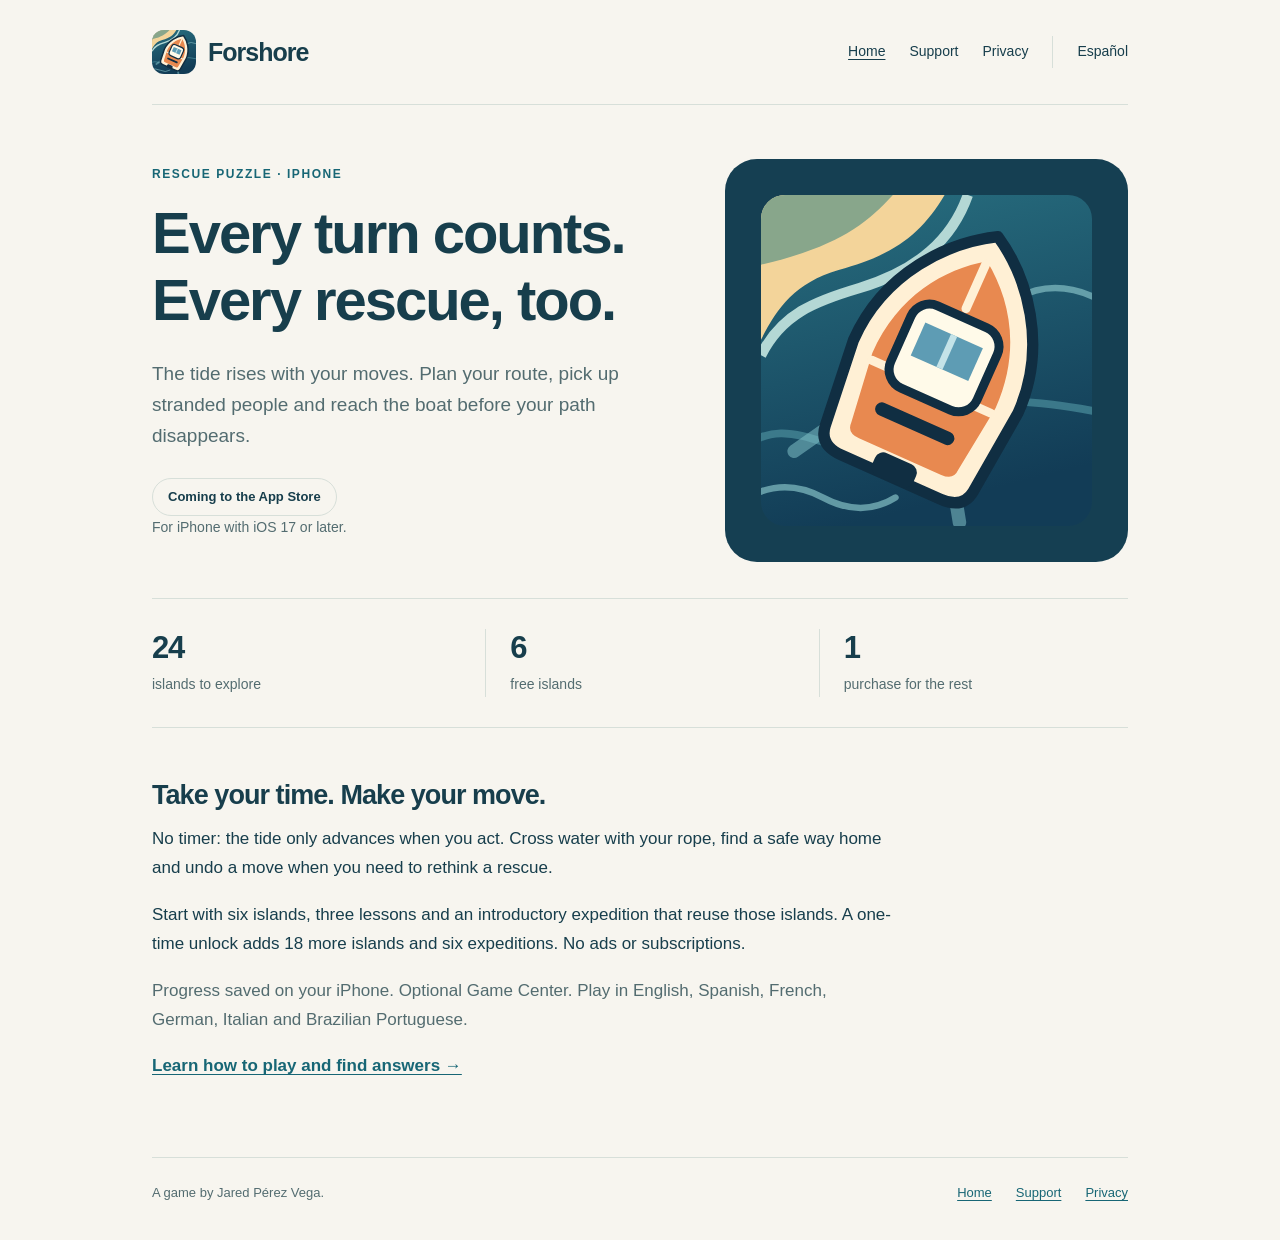
==== en/index.html @ 50f12c2c "Add files via upload" ====
<!doctype html>
<html lang="en">
<head>
<meta charset="utf-8">
<meta name="viewport" content="width=device-width, initial-scale=1">
<title>Forshore · Every turn counts</title>
<meta name="description" content="A turn-based rescue puzzle for iPhone. Plan your route, bring everyone back to the boat and stay ahead of the tide. Six free islands; no ads.">
<meta name="color-scheme" content="light dark">
<link rel="icon" type="image/svg+xml" href="../assets/icon.svg">
<link rel="stylesheet" href="../styles.css">
<link rel="alternate" hreflang="es" href="../index.html">
<link rel="alternate" hreflang="en" href="../en/index.html">
</head>
<body>
<a class="skip" href="#main">Skip to content</a>
<div class="shell">
<header class="header">
<a class="brand" href="index.html"><img src="../assets/icon.svg" width="44" height="44" alt="">Forshore</a>
<nav class="nav" aria-label="Main navigation"><a href="index.html" aria-current="page">Home</a><a href="support.html">Support</a><a href="privacy.html">Privacy</a><a class="language" href="../index.html" lang="es" hreflang="es" aria-label="Leer esta página en español">Español</a></nav>
</header>
<main id="main" tabindex="-1"><section class="hero" aria-labelledby="hero-title">
<div><p class="eyebrow">Rescue puzzle · iPhone</p>
<h1 id="hero-title">Every turn counts.<br>Every rescue, too.</h1>
<p class="lead">The tide rises with your moves. Plan your route, pick up stranded people and reach the boat before your path disappears.</p>
<span class="badge">Coming to the App Store</span>
<p class="small muted">For iPhone with iOS 17 or later.</p></div>
<figure class="hero-art"><img src="../assets/icon.svg" width="320" height="320" alt="" fetchpriority="high"></figure>
</section>
<dl class="facts"><div><dt>24</dt><dd>islands to explore</dd></div><div><dt>6</dt><dd>free islands</dd></div><div><dt>1</dt><dd>purchase for the rest</dd></div></dl>
<section class="details" aria-labelledby="play-title"><h2 id="play-title">Take your time. Make your move.</h2>
<p>No timer: the tide only advances when you act. Cross water with your rope, find a safe way home and undo a move when you need to rethink a rescue.</p>
<p>Start with six islands, three lessons and an introductory expedition that reuse those islands. A one-time unlock adds 18 more islands and six expeditions. No ads or subscriptions.</p>
<p class="muted">Progress saved on your iPhone. Optional Game Center. Play in English, Spanish, French, German, Italian and Brazilian Portuguese.</p>
<a href="support.html">Learn how to play and find answers →</a></section></main>
<footer class="footer"><p>A game by Jared Pérez Vega.</p><nav aria-label="Main navigation"><a href="index.html" aria-current="page">Home</a><a href="support.html">Support</a><a href="privacy.html">Privacy</a></nav></footer>
</div>
</body>
</html>
---- styles.css ----
:root {
  color-scheme: light dark;
  --bg: #f7f5ef; --paper: #fffdf7; --ink: #173e4c; --muted: #536c70;
  --accent: #176675; --line: #d7dfd9; --sea: #153f52; --sand: #f3d49a;
}
* { box-sizing: border-box; }
html { scroll-behavior: smooth; }
body { margin: 0; background: var(--bg); color: var(--ink); font: 17px/1.7 -apple-system, BlinkMacSystemFont, "Segoe UI", sans-serif; }
a { color: var(--accent); text-underline-offset: .2em; }
a:hover { text-decoration-thickness: 2px; }
a:focus-visible { outline: 3px solid var(--accent); outline-offset: 5px; border-radius: 3px; }
.skip { position: absolute; left: 20px; top: -120px; padding: 12px 18px; background: var(--paper); z-index: 2; }
.skip:focus { top: 12px; }
.shell { max-width: 1040px; margin: 0 auto; padding: 0 32px; }
.header { display: flex; justify-content: space-between; align-items: center; gap: 24px; padding: 30px 0; border-bottom: 1px solid var(--line); }
.brand { display: inline-flex; align-items: center; gap: 12px; font-size: 25px; font-weight: 750; letter-spacing: -.04em; color: var(--ink); text-decoration: none; }
.brand img { border-radius: 12px; }
.nav { display: flex; align-items: center; flex-wrap: wrap; gap: 10px 24px; font-size: 14px; }
.nav a { color: var(--ink); text-decoration: none; padding: 4px 0; }
.nav a:hover, .nav a[aria-current="page"] { text-decoration: underline; }
.nav .language { border-left: 1px solid var(--line); padding-left: 24px; }
main { padding: 54px 0 24px; }
h1, h2, h3 { line-height: 1.15; letter-spacing: -.035em; text-wrap: balance; }
h1 { font-size: clamp(38px, 5.1vw, 58px); margin: 16px 0 24px; font-weight: 750; }
h2 { font-size: 27px; margin: 40px 0 14px; }
p { margin: 0 0 18px; }
.eyebrow { text-transform: uppercase; letter-spacing: .13em; font-size: 12px; font-weight: 750; color: var(--accent); margin-bottom: 12px; }
.hero { display: grid; grid-template-columns: 1.3fr 1fr; gap: 48px; align-items: center; }
.lead { font-size: 19px; line-height: 1.65; color: var(--muted); max-width: 520px; }
.hero-art { margin: 0; background: var(--sea); border-radius: 32px; padding: 36px; aspect-ratio: 1; display: grid; place-items: center; overflow: hidden; }
.hero-art img { display: block; width: 100%; height: auto; border-radius: 24px; }
.badge { display: inline-block; padding: 7px 15px; border: 1px solid var(--line); border-radius: 30px; font-size: 13px; font-weight: 650; margin-top: 8px; }
.muted { color: var(--muted); }
.small { font-size: 14px; }
.facts { display: grid; grid-template-columns: repeat(3, 1fr); gap: 24px; padding: 30px 0; margin: 36px 0 0; border-top: 1px solid var(--line); border-bottom: 1px solid var(--line); }
.facts div + div { padding-left: 24px; border-left: 1px solid var(--line); }
.facts dt { font-size: 31px; font-weight: 700; letter-spacing: -.04em; line-height: 1.25; }
.facts dd { color: var(--muted); margin: 5px 0 0; font-size: 14px; }
.details { max-width: 740px; padding: 12px 0; }
.details a { font-weight: 650; }
.prose { max-width: 740px; margin: 0 auto; }
.prose h1 { font-size: clamp(34px, 5vw, 46px); }
.prose h2 { font-size: 23px; line-height: 1.3; margin-top: 36px; }
.prose h3 { font-size: 19px; }
.prose p, .prose li { overflow-wrap: anywhere; }
.prose > p:first-of-type { color: var(--muted); }
.contact { background: var(--paper); border: 1px solid var(--line); border-radius: 18px; padding: 20px 24px; margin: 24px 0 32px; }
.contact p { margin: 0; }
.contact a { font-weight: 650; }
code { font-family: ui-monospace, monospace; background: var(--paper); padding: 1px 5px; border-radius: 4px; }
.footer { display: flex; flex-wrap: wrap; justify-content: space-between; gap: 16px 28px; border-top: 1px solid var(--line); margin-top: 40px; padding: 24px 0 36px; font-size: 13px; color: var(--muted); }
.footer p { margin: 0; }
.footer nav { display: flex; flex-wrap: wrap; gap: 12px 24px; }
@media (max-width: 680px) {
  .shell { padding: 0 22px; }
  .header { align-items: flex-start; flex-direction: column; gap: 16px; padding: 24px 0; }
  .nav { gap: 10px 20px; }
  .nav .language { padding-left: 20px; }
  main { padding-top: 32px; }
  .hero { grid-template-columns: 1fr; gap: 30px; }
  .hero-art { aspect-ratio: auto; padding: 24px; border-radius: 24px; }
  .hero-art img { max-width: 220px; border-radius: 18px; }
  .facts { gap: 12px; margin-top: 30px; padding: 24px 0; }
  .facts div + div { padding-left: 12px; }
  .facts dt { font-size: 27px; }
  .facts dd { font-size: 12px; }
  .lead { font-size: 18px; }
  .contact { padding: 18px; }
}
@media (prefers-color-scheme: dark) {
  :root { --bg: #102832; --paper: #173640; --ink: #f0eee4; --muted: #b2c7c9; --accent: #8bd2d4; --line: #36535a; --sea: #123747; }
}
@media (prefers-reduced-motion: reduce) { html { scroll-behavior: auto; } }
@media print { .header, .footer, .skip, .hero-art { display: none; } :root { --bg: #fff; --paper: #fff; --ink: #000; --muted: #333; --accent: #000; --line: #ccc; } main { padding-top: 0; } }
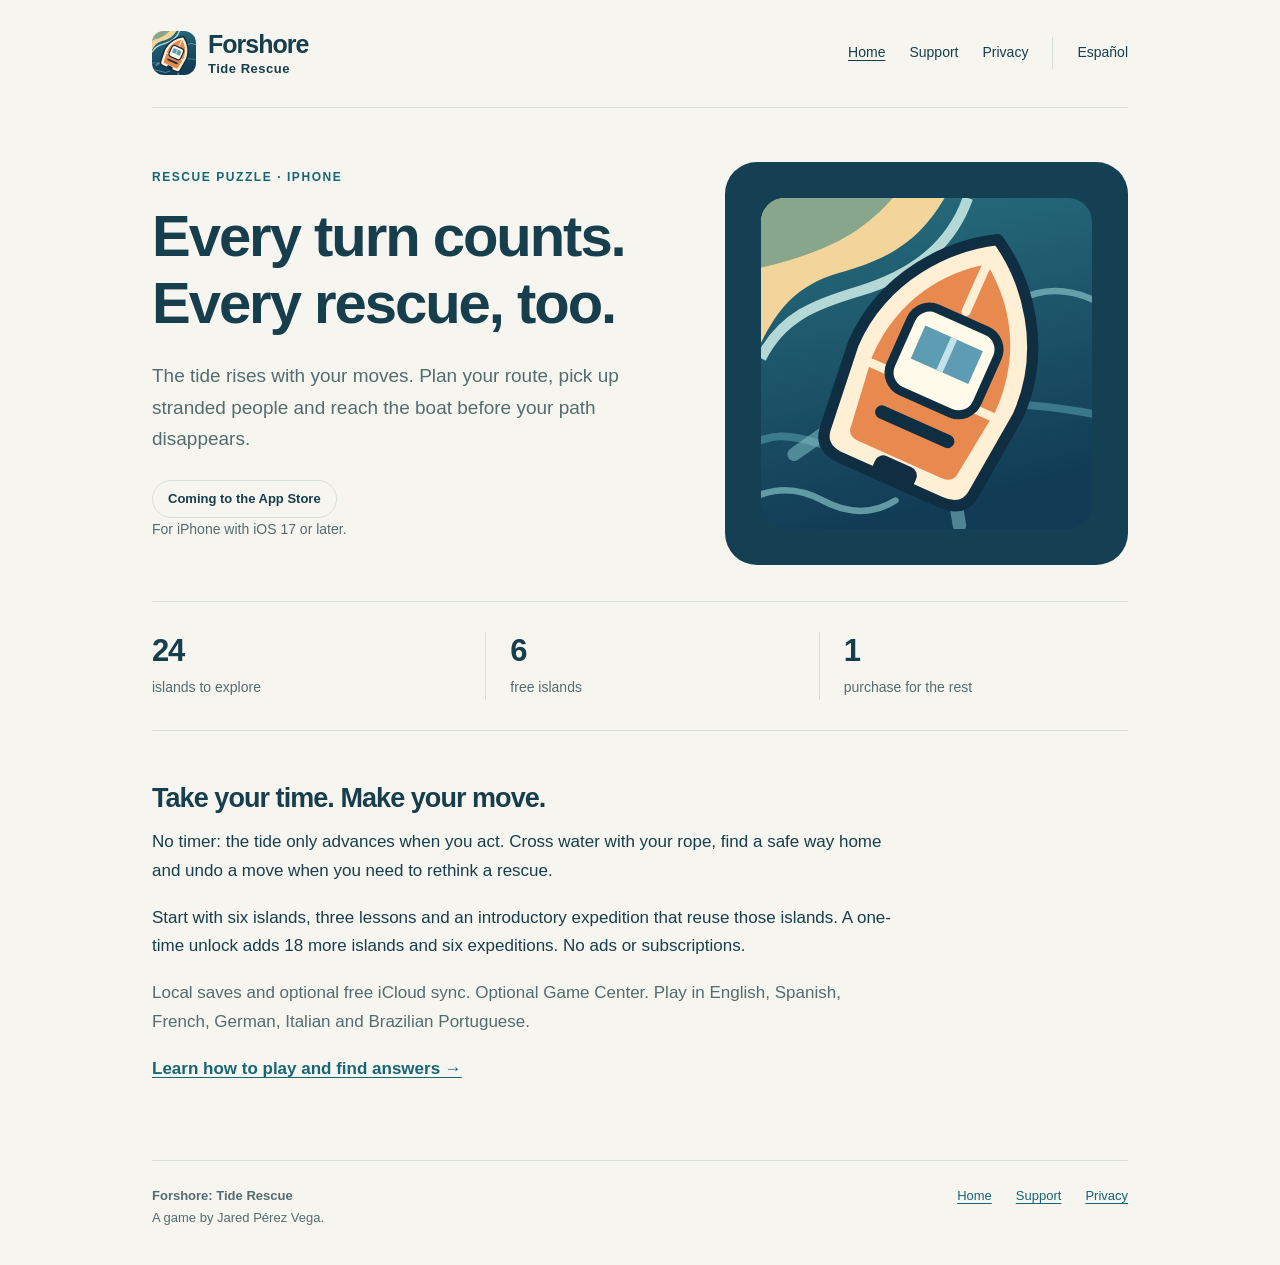
==== commit 98f39fac: "update name update name" ====
--- a/en/index.html
+++ b/en/index.html
@@ -3,8 +3,12 @@
 <head>
 <meta charset="utf-8">
 <meta name="viewport" content="width=device-width, initial-scale=1">
-<title>Forshore · Every turn counts</title>
-<meta name="description" content="A turn-based rescue puzzle for iPhone. Plan your route, bring everyone back to the boat and stay ahead of the tide. Six free islands; no ads.">
+<title>Forshore: Tide Rescue · Every turn counts</title>
+<meta name="description" content="Forshore: Tide Rescue, a turn-based rescue puzzle for iPhone. Plan your route and stay ahead of the tide. Six free islands; no ads.">
+<meta property="og:site_name" content="Forshore: Tide Rescue">
+<meta property="og:title" content="Forshore: Tide Rescue · Every turn counts">
+<meta property="og:description" content="Forshore: Tide Rescue, a turn-based rescue puzzle for iPhone. Plan your route and stay ahead of the tide. Six free islands; no ads.">
+<meta property="og:type" content="website">
 <meta name="color-scheme" content="light dark">
 <link rel="icon" type="image/svg+xml" href="../assets/icon.svg">
 <link rel="stylesheet" href="../styles.css">
@@ -15,7 +19,7 @@
 <a class="skip" href="#main">Skip to content</a>
 <div class="shell">
 <header class="header">
-<a class="brand" href="index.html"><img src="../assets/icon.svg" width="44" height="44" alt="">Forshore</a>
+<a class="brand" href="index.html" aria-label="Forshore: Tide Rescue"><img src="../assets/icon.svg" width="44" height="44" alt=""><span class="brand-name" aria-hidden="true">Forshore<span class="brand-subtitle">Tide Rescue</span></span></a>
 <nav class="nav" aria-label="Main navigation"><a href="index.html" aria-current="page">Home</a><a href="support.html">Support</a><a href="privacy.html">Privacy</a><a class="language" href="../index.html" lang="es" hreflang="es" aria-label="Leer esta página en español">Español</a></nav>
 </header>
 <main id="main" tabindex="-1"><section class="hero" aria-labelledby="hero-title">
@@ -30,9 +34,9 @@
 <section class="details" aria-labelledby="play-title"><h2 id="play-title">Take your time. Make your move.</h2>
 <p>No timer: the tide only advances when you act. Cross water with your rope, find a safe way home and undo a move when you need to rethink a rescue.</p>
 <p>Start with six islands, three lessons and an introductory expedition that reuse those islands. A one-time unlock adds 18 more islands and six expeditions. No ads or subscriptions.</p>
-<p class="muted">Progress saved on your iPhone. Optional Game Center. Play in English, Spanish, French, German, Italian and Brazilian Portuguese.</p>
+<p class="muted">Local saves and optional free iCloud sync. Optional Game Center. Play in English, Spanish, French, German, Italian and Brazilian Portuguese.</p>
 <a href="support.html">Learn how to play and find answers →</a></section></main>
-<footer class="footer"><p>A game by Jared Pérez Vega.</p><nav aria-label="Main navigation"><a href="index.html" aria-current="page">Home</a><a href="support.html">Support</a><a href="privacy.html">Privacy</a></nav></footer>
+<footer class="footer"><p><strong>Forshore: Tide Rescue</strong><br>A game by Jared Pérez Vega.</p><nav aria-label="Main navigation"><a href="index.html" aria-current="page">Home</a><a href="support.html">Support</a><a href="privacy.html">Privacy</a></nav></footer>
 </div>
 </body>
 </html>
--- a/styles.css
+++ b/styles.css
@@ -12,9 +12,11 @@
 .skip { position: absolute; left: 20px; top: -120px; padding: 12px 18px; background: var(--paper); z-index: 2; }
 .skip:focus { top: 12px; }
 .shell { max-width: 1040px; margin: 0 auto; padding: 0 32px; }
-.header { display: flex; justify-content: space-between; align-items: center; gap: 24px; padding: 30px 0; border-bottom: 1px solid var(--line); }
+.header { display: flex; flex-wrap: wrap; justify-content: space-between; align-items: center; gap: 24px; padding: 30px 0; border-bottom: 1px solid var(--line); }
 .brand { display: inline-flex; align-items: center; gap: 12px; font-size: 25px; font-weight: 750; letter-spacing: -.04em; color: var(--ink); text-decoration: none; }
-.brand img { border-radius: 12px; }
+.brand img { border-radius: 12px; flex-shrink: 0; }
+.brand-name { line-height: 1.15; }
+.brand-subtitle { display: block; margin-top: 3px; font-size: 13px; font-weight: 650; letter-spacing: .04em; }
 .nav { display: flex; align-items: center; flex-wrap: wrap; gap: 10px 24px; font-size: 14px; }
 .nav a { color: var(--ink); text-decoration: none; padding: 4px 0; }
 .nav a:hover, .nav a[aria-current="page"] { text-decoration: underline; }
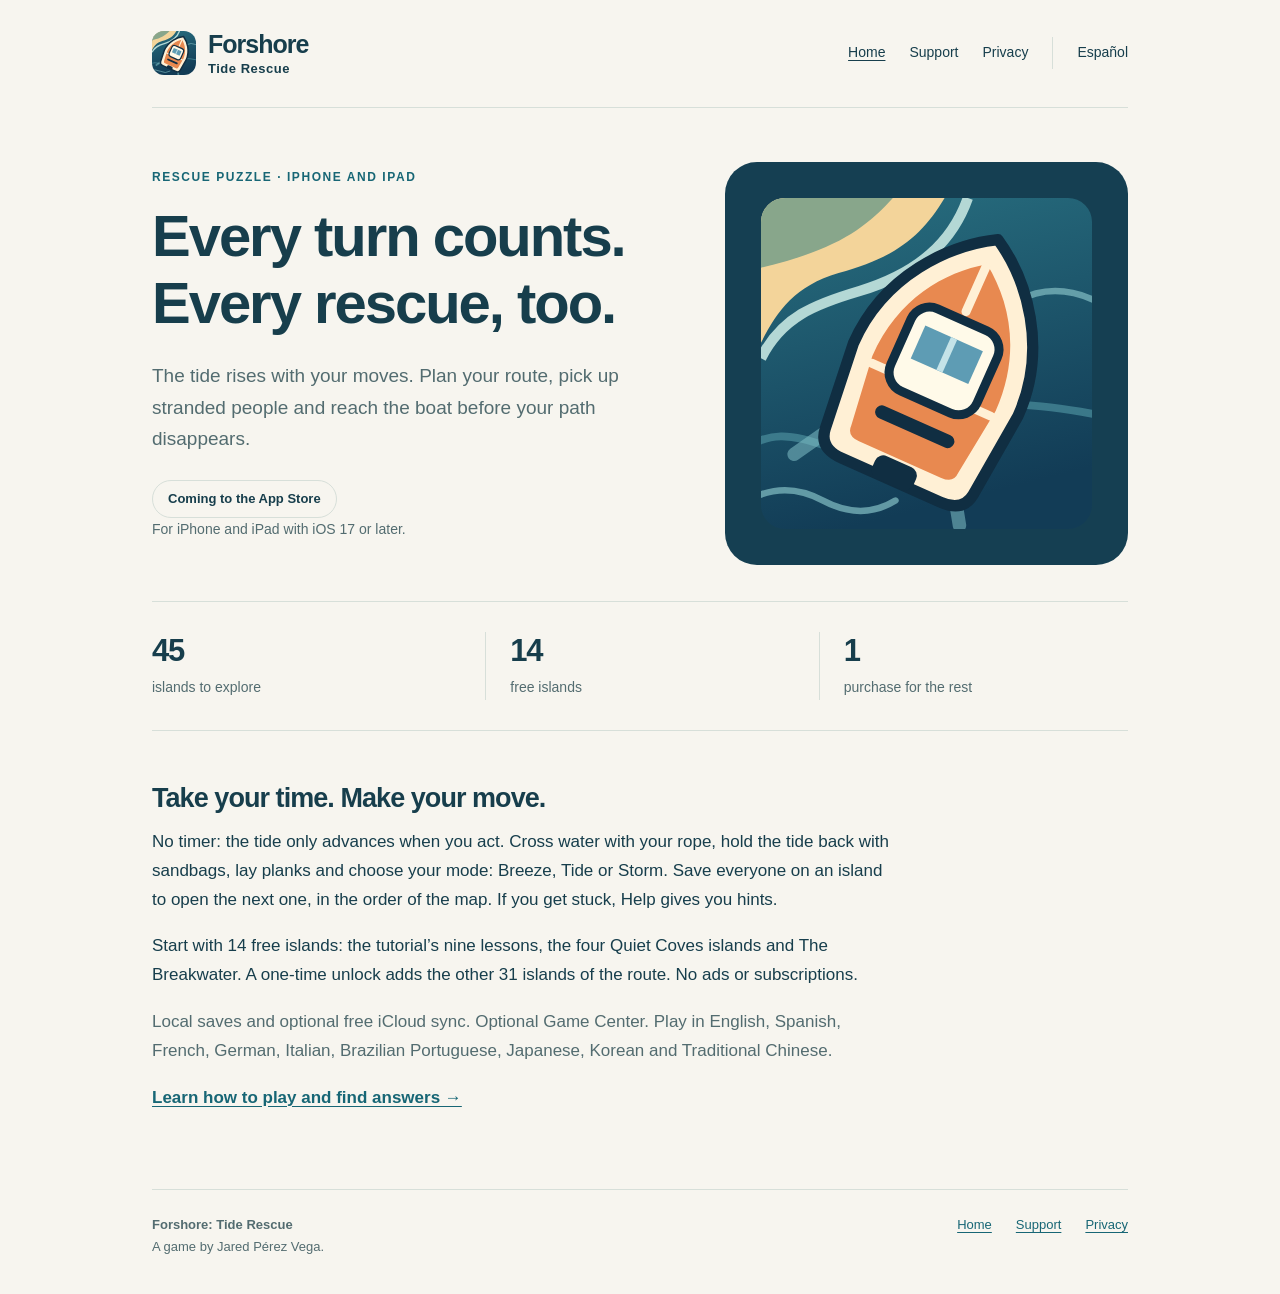
==== commit f5444400: "improved web improved web" ====
--- a/en/index.html
+++ b/en/index.html
@@ -4,10 +4,10 @@
 <meta charset="utf-8">
 <meta name="viewport" content="width=device-width, initial-scale=1">
 <title>Forshore: Tide Rescue · Every turn counts</title>
-<meta name="description" content="Forshore: Tide Rescue, a turn-based rescue puzzle for iPhone. Plan your route and stay ahead of the tide. Six free islands; no ads.">
+<meta name="description" content="Forshore: Tide Rescue, a turn-based rescue puzzle for iPhone and iPad. Plan your route and stay ahead of the tide. 14 free islands; no ads.">
 <meta property="og:site_name" content="Forshore: Tide Rescue">
 <meta property="og:title" content="Forshore: Tide Rescue · Every turn counts">
-<meta property="og:description" content="Forshore: Tide Rescue, a turn-based rescue puzzle for iPhone. Plan your route and stay ahead of the tide. Six free islands; no ads.">
+<meta property="og:description" content="Forshore: Tide Rescue, a turn-based rescue puzzle for iPhone and iPad. Plan your route and stay ahead of the tide. 14 free islands; no ads.">
 <meta property="og:type" content="website">
 <meta name="color-scheme" content="light dark">
 <link rel="icon" type="image/svg+xml" href="../assets/icon.svg">
@@ -23,18 +23,18 @@
 <nav class="nav" aria-label="Main navigation"><a href="index.html" aria-current="page">Home</a><a href="support.html">Support</a><a href="privacy.html">Privacy</a><a class="language" href="../index.html" lang="es" hreflang="es" aria-label="Leer esta página en español">Español</a></nav>
 </header>
 <main id="main" tabindex="-1"><section class="hero" aria-labelledby="hero-title">
-<div><p class="eyebrow">Rescue puzzle · iPhone</p>
+<div><p class="eyebrow">Rescue puzzle · iPhone and iPad</p>
 <h1 id="hero-title">Every turn counts.<br>Every rescue, too.</h1>
 <p class="lead">The tide rises with your moves. Plan your route, pick up stranded people and reach the boat before your path disappears.</p>
 <span class="badge">Coming to the App Store</span>
-<p class="small muted">For iPhone with iOS 17 or later.</p></div>
+<p class="small muted">For iPhone and iPad with iOS 17 or later.</p></div>
 <figure class="hero-art"><img src="../assets/icon.svg" width="320" height="320" alt="" fetchpriority="high"></figure>
 </section>
-<dl class="facts"><div><dt>24</dt><dd>islands to explore</dd></div><div><dt>6</dt><dd>free islands</dd></div><div><dt>1</dt><dd>purchase for the rest</dd></div></dl>
+<dl class="facts"><div><dt>45</dt><dd>islands to explore</dd></div><div><dt>14</dt><dd>free islands</dd></div><div><dt>1</dt><dd>purchase for the rest</dd></div></dl>
 <section class="details" aria-labelledby="play-title"><h2 id="play-title">Take your time. Make your move.</h2>
-<p>No timer: the tide only advances when you act. Cross water with your rope, find a safe way home and undo a move when you need to rethink a rescue.</p>
-<p>Start with six islands, three lessons and an introductory expedition that reuse those islands. A one-time unlock adds 18 more islands and six expeditions. No ads or subscriptions.</p>
-<p class="muted">Local saves and optional free iCloud sync. Optional Game Center. Play in English, Spanish, French, German, Italian and Brazilian Portuguese.</p>
+<p>No timer: the tide only advances when you act. Cross water with your rope, hold the tide back with sandbags, lay planks and choose your mode: Breeze, Tide or Storm. Save everyone on an island to open the next one, in the order of the map. If you get stuck, Help gives you hints.</p>
+<p>Start with 14 free islands: the tutorial’s nine lessons, the four Quiet Coves islands and The Breakwater. A one-time unlock adds the other 31 islands of the route. No ads or subscriptions.</p>
+<p class="muted">Local saves and optional free iCloud sync. Optional Game Center. Play in English, Spanish, French, German, Italian, Brazilian Portuguese, Japanese, Korean and Traditional Chinese.</p>
 <a href="support.html">Learn how to play and find answers →</a></section></main>
 <footer class="footer"><p><strong>Forshore: Tide Rescue</strong><br>A game by Jared Pérez Vega.</p><nav aria-label="Main navigation"><a href="index.html" aria-current="page">Home</a><a href="support.html">Support</a><a href="privacy.html">Privacy</a></nav></footer>
 </div>
